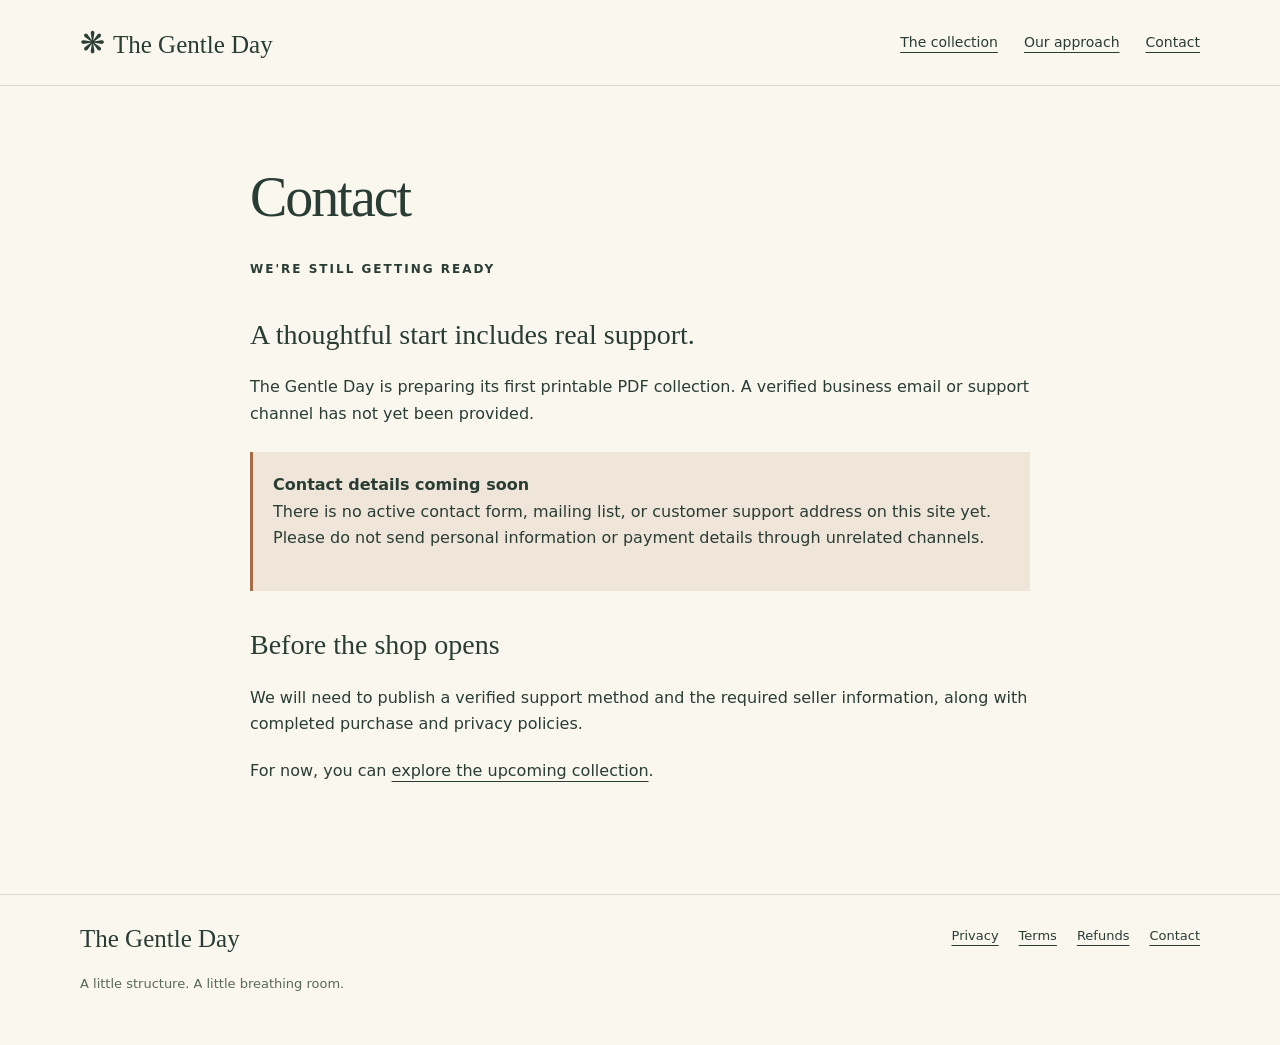
==== contact.html @ 6b0f2d0d "Add The Gentle Day static preview with four printable concepts and policy status pages" ====
<!doctype html>
<html lang="en"><head><meta charset="utf-8"><meta name="viewport" content="width=device-width, initial-scale=1"><meta name="description" content="Contact details for The Gentle Day are awaiting confirmation."><meta name="theme-color" content="#faf7ef"><title>Contact · The Gentle Day</title><link rel="stylesheet" href="styles.css"><link rel="icon" href="favicon.svg" type="image/svg+xml"></head><body><a class="skip" href="#main">Skip to content</a><header><div class="wrap nav"><a class="brand" href="index.html"><span class="mark" aria-hidden="true">❋</span>The Gentle Day</a><nav aria-label="Main navigation"><a href="index.html#collection">The collection</a><a href="index.html#about">Our approach</a><a href="contact.html">Contact</a></nav></div></header><main id="main" class="wrap legal"><h1>Contact</h1><span class="eyebrow">We're still getting ready</span><h2>A thoughtful start includes real support.</h2><p>The Gentle Day is preparing its first printable PDF collection. A verified business email or support channel has not yet been provided.</p><div class="notice"><strong>Contact details coming soon</strong><p>There is no active contact form, mailing list, or customer support address on this site yet. Please do not send personal information or payment details through unrelated channels.</p></div><h2>Before the shop opens</h2><p>We will need to publish a verified support method and the required seller information, along with completed purchase and privacy policies.</p><p>For now, you can <a href="index.html#collection">explore the upcoming collection</a>.</p></main><footer><div class="wrap footer"><div><a class="brand" href="index.html">The Gentle Day</a><p class="note">A little structure. A little breathing room.</p></div><div class="footer-links"><a href="privacy.html">Privacy</a><a href="terms.html">Terms</a><a href="refunds.html">Refunds</a><a href="contact.html">Contact</a></div></div></footer></body></html>
---- styles.css ----
:root{--ink:#293d35;--muted:#59685d;--paper:#faf7ef;--sage:#dce3d7;--line:#d5d9cc;--peach:#ebc8b5}*{box-sizing:border-box}html{scroll-behavior:smooth;scroll-padding-top:30px}body{margin:0;background:var(--paper);color:var(--ink);font:16px/1.65 system-ui,sans-serif}a{color:inherit;text-underline-offset:5px}a:hover{text-decoration-thickness:2px}a:focus-visible,summary:focus-visible{outline:3px solid #995b3a;outline-offset:6px}.skip{position:absolute;top:-80px;background:var(--ink);color:white;padding:12px;z-index:2}.skip:focus{top:0}.wrap{width:min(1120px,90%);margin:auto}header{padding:25px 0;border-bottom:1px solid var(--line)}.nav{display:flex;align-items:center;justify-content:space-between;gap:24px}.brand{font:25px Georgia,serif;text-decoration:none;white-space:nowrap}.mark{font-size:30px;margin-right:8px}nav{display:flex;gap:26px;font-size:14px}h1,h2,h3{font-family:Georgia,serif;font-weight:400;line-height:1.12}h1{font-size:clamp(48px,6.5vw,80px);letter-spacing:-2px;margin:20px 0 26px}h2{font-size:clamp(34px,4vw,48px);margin:12px 0 24px}h3{font-size:27px;margin:16px 0 12px}p{margin:0 0 20px}.eyebrow{font-size:12px;letter-spacing:2px;text-transform:uppercase;font-weight:650}.hero{display:grid;grid-template-columns:1.1fr 1fr;gap:70px;align-items:center;padding:75px 0}.hero p{max-width:460px;color:var(--muted)}.button{display:inline-block;background:var(--ink);color:var(--paper);text-decoration:none;padding:14px 24px;border-radius:4px}.note{font-size:13px;color:var(--muted);margin-top:18px}.scene{position:relative;min-height:490px;background:var(--sage);border-radius:48% 48% 5px 5px;display:grid;place-items:center;overflow:hidden}.sun{position:absolute;border:1px solid #adb9a6;border-radius:50%;width:330px;height:330px;top:25px;right:-120px}.sheet{position:relative;background:#fffdf7;box-shadow:0 18px 30px #293d351c;width:240px;padding:25px;transform:rotate(-7deg);font-size:11px}.sheet h3{font-size:26px;margin-top:6px}.sheet .line{height:28px;border-bottom:1px solid #d5d9cc}.sheet .boxes{display:flex;gap:8px;margin:20px 0}.sheet .boxes span{height:42px;background:#edf0e8;flex:1}.sheet:after{content:"one small thing at a time";font:italic 12px Georgia,serif;display:block;margin-top:20px}.scene-caption{position:absolute;bottom:16px;font-size:11px;letter-spacing:1px}.ribbon{border-top:1px solid var(--line);border-bottom:1px solid var(--line);padding:18px 0;text-align:center;font-size:13px;letter-spacing:.5px}.section{padding:75px 0}.section-intro{display:flex;justify-content:space-between;gap:40px;align-items:end;margin-bottom:30px}.section-intro p{max-width:370px;color:var(--muted)}.grid{display:grid;grid-template-columns:repeat(2,1fr);gap:36px}.card{border-top:1px solid var(--line);padding-top:20px}.preview{height:270px;background:#e0e5d9;display:grid;place-items:center;overflow:hidden}.card:nth-child(2) .preview{background:#eeded0}.card:nth-child(3) .preview{background:#e6dfcd}.card:nth-child(4) .preview{background:#d9e0dd}.mini{background:#fffdf7;width:165px;min-height:215px;padding:18px;box-shadow:7px 12px 18px #293d3514;transform:rotate(-5deg)}.mini b{font:19px Georgia,serif;display:block;margin-bottom:18px}.mini i{display:block;height:20px;border-bottom:1px solid #d5d9cc}.mini small{font-size:8px;letter-spacing:1px}.card p{color:var(--muted);max-width:430px}.status{display:inline-block;border:1px solid #aab6a3;border-radius:20px;padding:4px 12px;font-size:11px;letter-spacing:1px;text-transform:uppercase}.meta{font-size:12px}.about{background:var(--sage)}.about .wrap{display:grid;grid-template-columns:1fr 1fr;gap:80px}.steps{display:grid;grid-template-columns:repeat(3,1fr);gap:40px;margin-top:35px}.number{font:italic 30px Georgia,serif;color:#657b60}.steps h3{font-size:24px}details{padding:20px 0;border-bottom:1px solid var(--line)}summary{cursor:pointer;font-weight:600}details p{max-width:740px;margin:15px 0 0;color:var(--muted)}.closing{text-align:center;padding:60px 20px;background:#ece6d9;border-radius:5px;margin-bottom:65px}.closing p{max-width:530px;margin:0 auto 20px}footer{border-top:1px solid var(--line);padding:30px 0}.footer{display:flex;justify-content:space-between;gap:25px;flex-wrap:wrap}.footer-links{display:flex;gap:20px;flex-wrap:wrap;font-size:13px}.legal{max-width:780px;padding:60px 0 90px}.legal h1{font-size:56px}.legal h2{font-size:28px;margin-top:38px}.notice{border-left:3px solid #a76b48;background:#f0e5d9;padding:20px;margin:25px 0}.legal li{margin-bottom:10px}@media(max-width:700px){.nav{align-items:start;flex-direction:column;gap:16px}nav{gap:20px;flex-wrap:wrap}.hero{grid-template-columns:1fr;gap:30px;padding:40px 0}.scene{min-height:390px}.section{padding:50px 0}.section-intro{display:block}.grid{grid-template-columns:1fr;gap:35px}.about .wrap{grid-template-columns:1fr;gap:10px}.steps{grid-template-columns:1fr;gap:20px}.legal h1{font-size:44px}.footer{flex-direction:column}.preview{height:260px}}@media(prefers-reduced-motion:reduce){html{scroll-behavior:auto}}
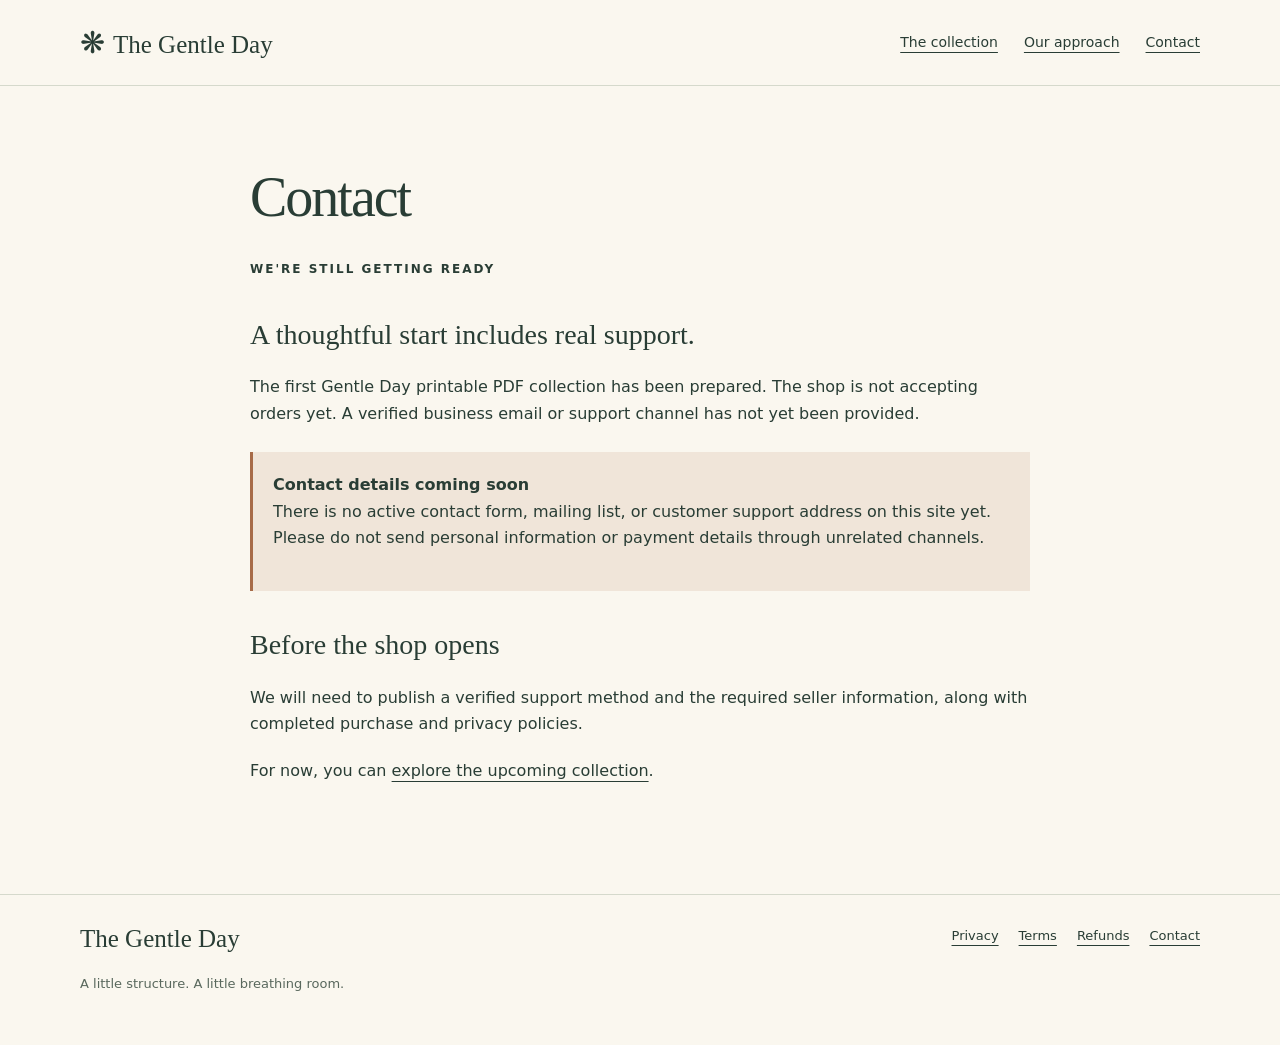
==== commit 760d5617: "Show actual printable previews, product contents and USD launch pricing" ====
--- a/contact.html
+++ b/contact.html
@@ -1,2 +1,2 @@
 <!doctype html>
-<html lang="en"><head><meta charset="utf-8"><meta name="viewport" content="width=device-width, initial-scale=1"><meta name="description" content="Contact details for The Gentle Day are awaiting confirmation."><meta name="theme-color" content="#faf7ef"><title>Contact · The Gentle Day</title><link rel="stylesheet" href="styles.css"><link rel="icon" href="favicon.svg" type="image/svg+xml"></head><body><a class="skip" href="#main">Skip to content</a><header><div class="wrap nav"><a class="brand" href="index.html"><span class="mark" aria-hidden="true">❋</span>The Gentle Day</a><nav aria-label="Main navigation"><a href="index.html#collection">The collection</a><a href="index.html#about">Our approach</a><a href="contact.html">Contact</a></nav></div></header><main id="main" class="wrap legal"><h1>Contact</h1><span class="eyebrow">We're still getting ready</span><h2>A thoughtful start includes real support.</h2><p>The Gentle Day is preparing its first printable PDF collection. A verified business email or support channel has not yet been provided.</p><div class="notice"><strong>Contact details coming soon</strong><p>There is no active contact form, mailing list, or customer support address on this site yet. Please do not send personal information or payment details through unrelated channels.</p></div><h2>Before the shop opens</h2><p>We will need to publish a verified support method and the required seller information, along with completed purchase and privacy policies.</p><p>For now, you can <a href="index.html#collection">explore the upcoming collection</a>.</p></main><footer><div class="wrap footer"><div><a class="brand" href="index.html">The Gentle Day</a><p class="note">A little structure. A little breathing room.</p></div><div class="footer-links"><a href="privacy.html">Privacy</a><a href="terms.html">Terms</a><a href="refunds.html">Refunds</a><a href="contact.html">Contact</a></div></div></footer></body></html>
+<html lang="en"><head><meta charset="utf-8"><meta name="viewport" content="width=device-width, initial-scale=1"><meta name="description" content="Contact details for The Gentle Day are awaiting confirmation."><meta name="theme-color" content="#faf7ef"><title>Contact · The Gentle Day</title><link rel="stylesheet" href="styles.css"><link rel="icon" href="favicon.svg" type="image/svg+xml"></head><body><a class="skip" href="#main">Skip to content</a><header><div class="wrap nav"><a class="brand" href="index.html"><span class="mark" aria-hidden="true">❋</span>The Gentle Day</a><nav aria-label="Main navigation"><a href="index.html#collection">The collection</a><a href="index.html#about">Our approach</a><a href="contact.html">Contact</a></nav></div></header><main id="main" class="wrap legal"><h1>Contact</h1><span class="eyebrow">We're still getting ready</span><h2>A thoughtful start includes real support.</h2><p>The first Gentle Day printable PDF collection has been prepared. The shop is not accepting orders yet. A verified business email or support channel has not yet been provided.</p><div class="notice"><strong>Contact details coming soon</strong><p>There is no active contact form, mailing list, or customer support address on this site yet. Please do not send personal information or payment details through unrelated channels.</p></div><h2>Before the shop opens</h2><p>We will need to publish a verified support method and the required seller information, along with completed purchase and privacy policies.</p><p>For now, you can <a href="index.html#collection">explore the upcoming collection</a>.</p></main><footer><div class="wrap footer"><div><a class="brand" href="index.html">The Gentle Day</a><p class="note">A little structure. A little breathing room.</p></div><div class="footer-links"><a href="privacy.html">Privacy</a><a href="terms.html">Terms</a><a href="refunds.html">Refunds</a><a href="contact.html">Contact</a></div></div></footer></body></html>
--- a/styles.css
+++ b/styles.css
@@ -1 +1,2 @@
-:root{--ink:#293d35;--muted:#59685d;--paper:#faf7ef;--sage:#dce3d7;--line:#d5d9cc;--peach:#ebc8b5}*{box-sizing:border-box}html{scroll-behavior:smooth;scroll-padding-top:30px}body{margin:0;background:var(--paper);color:var(--ink);font:16px/1.65 system-ui,sans-serif}a{color:inherit;text-underline-offset:5px}a:hover{text-decoration-thickness:2px}a:focus-visible,summary:focus-visible{outline:3px solid #995b3a;outline-offset:6px}.skip{position:absolute;top:-80px;background:var(--ink);color:white;padding:12px;z-index:2}.skip:focus{top:0}.wrap{width:min(1120px,90%);margin:auto}header{padding:25px 0;border-bottom:1px solid var(--line)}.nav{display:flex;align-items:center;justify-content:space-between;gap:24px}.brand{font:25px Georgia,serif;text-decoration:none;white-space:nowrap}.mark{font-size:30px;margin-right:8px}nav{display:flex;gap:26px;font-size:14px}h1,h2,h3{font-family:Georgia,serif;font-weight:400;line-height:1.12}h1{font-size:clamp(48px,6.5vw,80px);letter-spacing:-2px;margin:20px 0 26px}h2{font-size:clamp(34px,4vw,48px);margin:12px 0 24px}h3{font-size:27px;margin:16px 0 12px}p{margin:0 0 20px}.eyebrow{font-size:12px;letter-spacing:2px;text-transform:uppercase;font-weight:650}.hero{display:grid;grid-template-columns:1.1fr 1fr;gap:70px;align-items:center;padding:75px 0}.hero p{max-width:460px;color:var(--muted)}.button{display:inline-block;background:var(--ink);color:var(--paper);text-decoration:none;padding:14px 24px;border-radius:4px}.note{font-size:13px;color:var(--muted);margin-top:18px}.scene{position:relative;min-height:490px;background:var(--sage);border-radius:48% 48% 5px 5px;display:grid;place-items:center;overflow:hidden}.sun{position:absolute;border:1px solid #adb9a6;border-radius:50%;width:330px;height:330px;top:25px;right:-120px}.sheet{position:relative;background:#fffdf7;box-shadow:0 18px 30px #293d351c;width:240px;padding:25px;transform:rotate(-7deg);font-size:11px}.sheet h3{font-size:26px;margin-top:6px}.sheet .line{height:28px;border-bottom:1px solid #d5d9cc}.sheet .boxes{display:flex;gap:8px;margin:20px 0}.sheet .boxes span{height:42px;background:#edf0e8;flex:1}.sheet:after{content:"one small thing at a time";font:italic 12px Georgia,serif;display:block;margin-top:20px}.scene-caption{position:absolute;bottom:16px;font-size:11px;letter-spacing:1px}.ribbon{border-top:1px solid var(--line);border-bottom:1px solid var(--line);padding:18px 0;text-align:center;font-size:13px;letter-spacing:.5px}.section{padding:75px 0}.section-intro{display:flex;justify-content:space-between;gap:40px;align-items:end;margin-bottom:30px}.section-intro p{max-width:370px;color:var(--muted)}.grid{display:grid;grid-template-columns:repeat(2,1fr);gap:36px}.card{border-top:1px solid var(--line);padding-top:20px}.preview{height:270px;background:#e0e5d9;display:grid;place-items:center;overflow:hidden}.card:nth-child(2) .preview{background:#eeded0}.card:nth-child(3) .preview{background:#e6dfcd}.card:nth-child(4) .preview{background:#d9e0dd}.mini{background:#fffdf7;width:165px;min-height:215px;padding:18px;box-shadow:7px 12px 18px #293d3514;transform:rotate(-5deg)}.mini b{font:19px Georgia,serif;display:block;margin-bottom:18px}.mini i{display:block;height:20px;border-bottom:1px solid #d5d9cc}.mini small{font-size:8px;letter-spacing:1px}.card p{color:var(--muted);max-width:430px}.status{display:inline-block;border:1px solid #aab6a3;border-radius:20px;padding:4px 12px;font-size:11px;letter-spacing:1px;text-transform:uppercase}.meta{font-size:12px}.about{background:var(--sage)}.about .wrap{display:grid;grid-template-columns:1fr 1fr;gap:80px}.steps{display:grid;grid-template-columns:repeat(3,1fr);gap:40px;margin-top:35px}.number{font:italic 30px Georgia,serif;color:#657b60}.steps h3{font-size:24px}details{padding:20px 0;border-bottom:1px solid var(--line)}summary{cursor:pointer;font-weight:600}details p{max-width:740px;margin:15px 0 0;color:var(--muted)}.closing{text-align:center;padding:60px 20px;background:#ece6d9;border-radius:5px;margin-bottom:65px}.closing p{max-width:530px;margin:0 auto 20px}footer{border-top:1px solid var(--line);padding:30px 0}.footer{display:flex;justify-content:space-between;gap:25px;flex-wrap:wrap}.footer-links{display:flex;gap:20px;flex-wrap:wrap;font-size:13px}.legal{max-width:780px;padding:60px 0 90px}.legal h1{font-size:56px}.legal h2{font-size:28px;margin-top:38px}.notice{border-left:3px solid #a76b48;background:#f0e5d9;padding:20px;margin:25px 0}.legal li{margin-bottom:10px}@media(max-width:700px){.nav{align-items:start;flex-direction:column;gap:16px}nav{gap:20px;flex-wrap:wrap}.hero{grid-template-columns:1fr;gap:30px;padding:40px 0}.scene{min-height:390px}.section{padding:50px 0}.section-intro{display:block}.grid{grid-template-columns:1fr;gap:35px}.about .wrap{grid-template-columns:1fr;gap:10px}.steps{grid-template-columns:1fr;gap:20px}.legal h1{font-size:44px}.footer{flex-direction:column}.preview{height:260px}}@media(prefers-reduced-motion:reduce){html{scroll-behavior:auto}}+:root{--ink:#293d35;--muted:#59685d;--paper:#faf7ef;--sage:#dce3d7;--line:#d5d9cc;--peach:#ebc8b5}*{box-sizing:border-box}html{scroll-behavior:smooth;scroll-padding-top:30px}body{margin:0;background:var(--paper);color:var(--ink);font:16px/1.65 system-ui,sans-serif}a{color:inherit;text-underline-offset:5px}a:hover{text-decoration-thickness:2px}a:focus-visible,summary:focus-visible{outline:3px solid #995b3a;outline-offset:6px}.skip{position:absolute;top:-80px;background:var(--ink);color:white;padding:12px;z-index:2}.skip:focus{top:0}.wrap{width:min(1120px,90%);margin:auto}header{padding:25px 0;border-bottom:1px solid var(--line)}.nav{display:flex;align-items:center;justify-content:space-between;gap:24px}.brand{font:25px Georgia,serif;text-decoration:none;white-space:nowrap}.mark{font-size:30px;margin-right:8px}nav{display:flex;gap:26px;font-size:14px}h1,h2,h3{font-family:Georgia,serif;font-weight:400;line-height:1.12}h1{font-size:clamp(48px,6.5vw,80px);letter-spacing:-2px;margin:20px 0 26px}h2{font-size:clamp(34px,4vw,48px);margin:12px 0 24px}h3{font-size:27px;margin:16px 0 12px}p{margin:0 0 20px}.eyebrow{font-size:12px;letter-spacing:2px;text-transform:uppercase;font-weight:650}.hero{display:grid;grid-template-columns:1.1fr 1fr;gap:70px;align-items:center;padding:75px 0}.hero p{max-width:460px;color:var(--muted)}.button{display:inline-block;background:var(--ink);color:var(--paper);text-decoration:none;padding:14px 24px;border-radius:4px}.note{font-size:13px;color:var(--muted);margin-top:18px}.scene{position:relative;min-height:490px;background:var(--sage);border-radius:48% 48% 5px 5px;display:grid;place-items:center;overflow:hidden}.sun{position:absolute;border:1px solid #adb9a6;border-radius:50%;width:330px;height:330px;top:25px;right:-120px}.sheet{position:relative;background:#fffdf7;box-shadow:0 18px 30px #293d351c;width:240px;padding:25px;transform:rotate(-7deg);font-size:11px}.sheet h3{font-size:26px;margin-top:6px}.sheet .line{height:28px;border-bottom:1px solid #d5d9cc}.sheet .boxes{display:flex;gap:8px;margin:20px 0}.sheet .boxes span{height:42px;background:#edf0e8;flex:1}.sheet:after{content:"one small thing at a time";font:italic 12px Georgia,serif;display:block;margin-top:20px}.scene-caption{position:absolute;bottom:16px;font-size:11px;letter-spacing:1px}.ribbon{border-top:1px solid var(--line);border-bottom:1px solid var(--line);padding:18px 0;text-align:center;font-size:13px;letter-spacing:.5px}.section{padding:75px 0}.section-intro{display:flex;justify-content:space-between;gap:40px;align-items:end;margin-bottom:30px}.section-intro p{max-width:370px;color:var(--muted)}.grid{display:grid;grid-template-columns:repeat(2,1fr);gap:36px}.card{border-top:1px solid var(--line);padding-top:20px}.preview{height:270px;background:#e0e5d9;display:grid;place-items:center;overflow:hidden}.card:nth-child(2) .preview{background:#eeded0}.card:nth-child(3) .preview{background:#e6dfcd}.card:nth-child(4) .preview{background:#d9e0dd}.mini{background:#fffdf7;width:165px;min-height:215px;padding:18px;box-shadow:7px 12px 18px #293d3514;transform:rotate(-5deg)}.mini b{font:19px Georgia,serif;display:block;margin-bottom:18px}.mini i{display:block;height:20px;border-bottom:1px solid #d5d9cc}.mini small{font-size:8px;letter-spacing:1px}.card p{color:var(--muted);max-width:430px}.status{display:inline-block;border:1px solid #aab6a3;border-radius:20px;padding:4px 12px;font-size:11px;letter-spacing:1px;text-transform:uppercase}.meta{font-size:12px}.about{background:var(--sage)}.about .wrap{display:grid;grid-template-columns:1fr 1fr;gap:80px}.steps{display:grid;grid-template-columns:repeat(3,1fr);gap:40px;margin-top:35px}.number{font:italic 30px Georgia,serif;color:#657b60}.steps h3{font-size:24px}details{padding:20px 0;border-bottom:1px solid var(--line)}summary{cursor:pointer;font-weight:600}details p{max-width:740px;margin:15px 0 0;color:var(--muted)}.closing{text-align:center;padding:60px 20px;background:#ece6d9;border-radius:5px;margin-bottom:65px}.closing p{max-width:530px;margin:0 auto 20px}footer{border-top:1px solid var(--line);padding:30px 0}.footer{display:flex;justify-content:space-between;gap:25px;flex-wrap:wrap}.footer-links{display:flex;gap:20px;flex-wrap:wrap;font-size:13px}.legal{max-width:780px;padding:60px 0 90px}.legal h1{font-size:56px}.legal h2{font-size:28px;margin-top:38px}.notice{border-left:3px solid #a76b48;background:#f0e5d9;padding:20px;margin:25px 0}.legal li{margin-bottom:10px}@media(max-width:700px){.nav{align-items:start;flex-direction:column;gap:16px}nav{gap:20px;flex-wrap:wrap}.hero{grid-template-columns:1fr;gap:30px;padding:40px 0}.scene{min-height:390px}.section{padding:50px 0}.section-intro{display:block}.grid{grid-template-columns:1fr;gap:35px}.about .wrap{grid-template-columns:1fr;gap:10px}.steps{grid-template-columns:1fr;gap:20px}.legal h1{font-size:44px}.footer{flex-direction:column}.preview{height:260px}}@media(prefers-reduced-motion:reduce){html{scroll-behavior:auto}}
+.actual-preview{height:390px;text-decoration:none}.actual-preview img{display:block;width:100%;height:100%;object-fit:contain}.actual-scene{border-radius:6px;min-height:490px}.actual-scene a{display:block;width:100%}.actual-scene img{display:block;width:100%;height:auto}.actual-scene .scene-caption{background:#faf7efed;padding:3px 10px;bottom:8px}.price{font:32px Georgia,serif!important;color:var(--ink)!important;margin:15px 0}.price span{font:13px system-ui,sans-serif;color:var(--muted)}.card details{font-size:14px}.card ul{padding-left:20px}.bundle{padding:40px;background:#ece6d9;border-radius:6px;margin-bottom:65px}.bundle p{max-width:710px}@media(max-width:700px){.actual-preview{height:365px}.actual-scene{min-height:0}.bundle{padding:25px}.actual-scene .scene-caption{font-size:9px}}
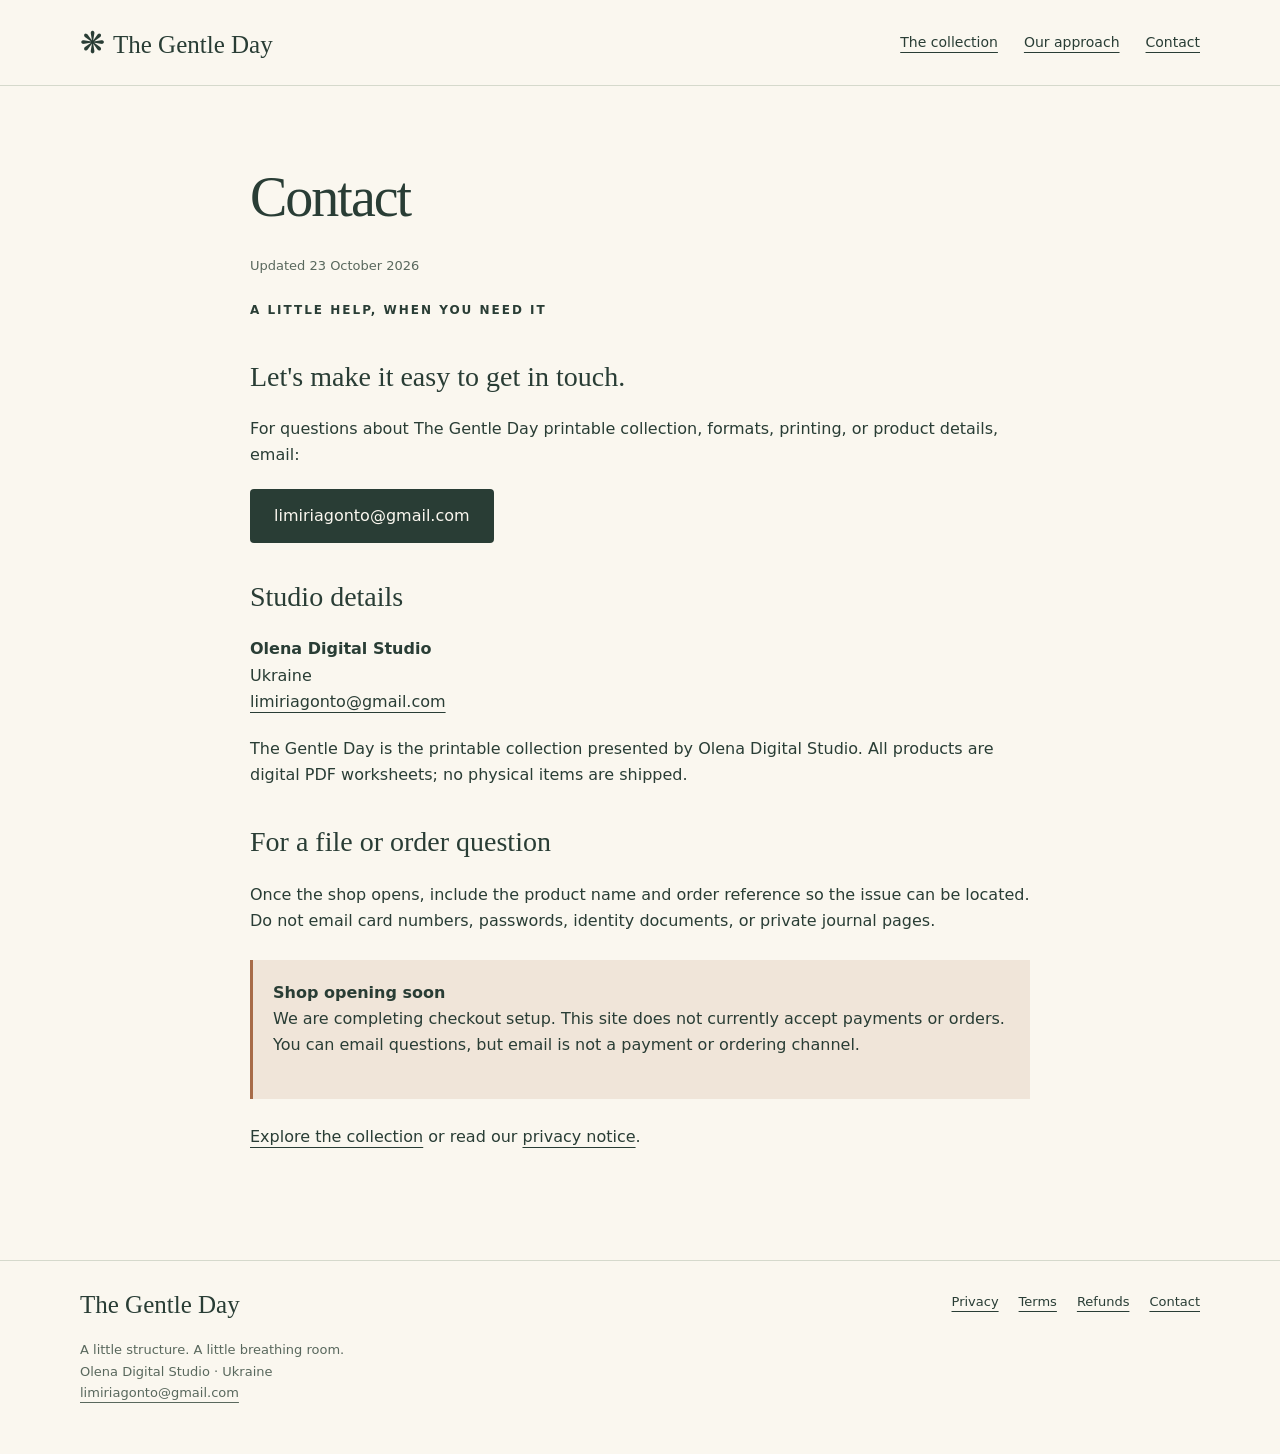
==== commit 0780e1f7: "Add studio contact information and clearly marked pre-launch policy drafts" ====
--- a/contact.html
+++ b/contact.html
@@ -1,2 +1,2 @@
 <!doctype html>
-<html lang="en"><head><meta charset="utf-8"><meta name="viewport" content="width=device-width, initial-scale=1"><meta name="description" content="Contact details for The Gentle Day are awaiting confirmation."><meta name="theme-color" content="#faf7ef"><title>Contact · The Gentle Day</title><link rel="stylesheet" href="styles.css"><link rel="icon" href="favicon.svg" type="image/svg+xml"></head><body><a class="skip" href="#main">Skip to content</a><header><div class="wrap nav"><a class="brand" href="index.html"><span class="mark" aria-hidden="true">❋</span>The Gentle Day</a><nav aria-label="Main navigation"><a href="index.html#collection">The collection</a><a href="index.html#about">Our approach</a><a href="contact.html">Contact</a></nav></div></header><main id="main" class="wrap legal"><h1>Contact</h1><span class="eyebrow">We're still getting ready</span><h2>A thoughtful start includes real support.</h2><p>The first Gentle Day printable PDF collection has been prepared. The shop is not accepting orders yet. A verified business email or support channel has not yet been provided.</p><div class="notice"><strong>Contact details coming soon</strong><p>There is no active contact form, mailing list, or customer support address on this site yet. Please do not send personal information or payment details through unrelated channels.</p></div><h2>Before the shop opens</h2><p>We will need to publish a verified support method and the required seller information, along with completed purchase and privacy policies.</p><p>For now, you can <a href="index.html#collection">explore the upcoming collection</a>.</p></main><footer><div class="wrap footer"><div><a class="brand" href="index.html">The Gentle Day</a><p class="note">A little structure. A little breathing room.</p></div><div class="footer-links"><a href="privacy.html">Privacy</a><a href="terms.html">Terms</a><a href="refunds.html">Refunds</a><a href="contact.html">Contact</a></div></div></footer></body></html>
+<html lang="en"><head><meta charset="utf-8"><meta name="viewport" content="width=device-width, initial-scale=1"><meta name="description" content="Contact details for The Gentle Day are awaiting confirmation."><meta name="theme-color" content="#faf7ef"><title>Contact · The Gentle Day</title><link rel="stylesheet" href="styles.css?v=20261023-collection"><link rel="icon" href="favicon.svg" type="image/svg+xml"></head><body><a class="skip" href="#main">Skip to content</a><header><div class="wrap nav"><a class="brand" href="index.html"><span class="mark" aria-hidden="true">❋</span>The Gentle Day</a><nav aria-label="Main navigation"><a href="index.html#collection">The collection</a><a href="index.html#about">Our approach</a><a href="contact.html">Contact</a></nav></div></header><main id="main" class="wrap legal"><h1>Contact</h1><p class="note">Updated 23 October 2026</p><span class="eyebrow">A little help, when you need it</span><h2>Let's make it easy to get in touch.</h2><p>For questions about The Gentle Day printable collection, formats, printing, or product details, email:</p><p><a class="button" href="mailto:limiriagonto@gmail.com">limiriagonto@gmail.com</a></p><h2>Studio details</h2><p><strong>Olena Digital Studio</strong><br>Ukraine<br><a href="mailto:limiriagonto@gmail.com">limiriagonto@gmail.com</a></p><p>The Gentle Day is the printable collection presented by Olena Digital Studio. All products are digital PDF worksheets; no physical items are shipped.</p><h2>For a file or order question</h2><p>Once the shop opens, include the product name and order reference so the issue can be located. Do not email card numbers, passwords, identity documents, or private journal pages.</p><div class="notice"><strong>Shop opening soon</strong><p>We are completing checkout setup. This site does not currently accept payments or orders. You can email questions, but email is not a payment or ordering channel.</p></div><p><a href="index.html#collection">Explore the collection</a> or read our <a href="privacy.html">privacy notice</a>.</p></main><footer><div class="wrap footer"><div><a class="brand" href="index.html">The Gentle Day</a><p class="note">A little structure. A little breathing room.<br>Olena Digital Studio · Ukraine<br><a href="mailto:limiriagonto@gmail.com">limiriagonto@gmail.com</a></p></div><div class="footer-links"><a href="privacy.html">Privacy</a><a href="terms.html">Terms</a><a href="refunds.html">Refunds</a><a href="contact.html">Contact</a></div></div></footer></body></html>
--- a/styles.css
+++ b/styles.css
@@ -1,2 +1,4 @@
 :root{--ink:#293d35;--muted:#59685d;--paper:#faf7ef;--sage:#dce3d7;--line:#d5d9cc;--peach:#ebc8b5}*{box-sizing:border-box}html{scroll-behavior:smooth;scroll-padding-top:30px}body{margin:0;background:var(--paper);color:var(--ink);font:16px/1.65 system-ui,sans-serif}a{color:inherit;text-underline-offset:5px}a:hover{text-decoration-thickness:2px}a:focus-visible,summary:focus-visible{outline:3px solid #995b3a;outline-offset:6px}.skip{position:absolute;top:-80px;background:var(--ink);color:white;padding:12px;z-index:2}.skip:focus{top:0}.wrap{width:min(1120px,90%);margin:auto}header{padding:25px 0;border-bottom:1px solid var(--line)}.nav{display:flex;align-items:center;justify-content:space-between;gap:24px}.brand{font:25px Georgia,serif;text-decoration:none;white-space:nowrap}.mark{font-size:30px;margin-right:8px}nav{display:flex;gap:26px;font-size:14px}h1,h2,h3{font-family:Georgia,serif;font-weight:400;line-height:1.12}h1{font-size:clamp(48px,6.5vw,80px);letter-spacing:-2px;margin:20px 0 26px}h2{font-size:clamp(34px,4vw,48px);margin:12px 0 24px}h3{font-size:27px;margin:16px 0 12px}p{margin:0 0 20px}.eyebrow{font-size:12px;letter-spacing:2px;text-transform:uppercase;font-weight:650}.hero{display:grid;grid-template-columns:1.1fr 1fr;gap:70px;align-items:center;padding:75px 0}.hero p{max-width:460px;color:var(--muted)}.button{display:inline-block;background:var(--ink);color:var(--paper);text-decoration:none;padding:14px 24px;border-radius:4px}.note{font-size:13px;color:var(--muted);margin-top:18px}.scene{position:relative;min-height:490px;background:var(--sage);border-radius:48% 48% 5px 5px;display:grid;place-items:center;overflow:hidden}.sun{position:absolute;border:1px solid #adb9a6;border-radius:50%;width:330px;height:330px;top:25px;right:-120px}.sheet{position:relative;background:#fffdf7;box-shadow:0 18px 30px #293d351c;width:240px;padding:25px;transform:rotate(-7deg);font-size:11px}.sheet h3{font-size:26px;margin-top:6px}.sheet .line{height:28px;border-bottom:1px solid #d5d9cc}.sheet .boxes{display:flex;gap:8px;margin:20px 0}.sheet .boxes span{height:42px;background:#edf0e8;flex:1}.sheet:after{content:"one small thing at a time";font:italic 12px Georgia,serif;display:block;margin-top:20px}.scene-caption{position:absolute;bottom:16px;font-size:11px;letter-spacing:1px}.ribbon{border-top:1px solid var(--line);border-bottom:1px solid var(--line);padding:18px 0;text-align:center;font-size:13px;letter-spacing:.5px}.section{padding:75px 0}.section-intro{display:flex;justify-content:space-between;gap:40px;align-items:end;margin-bottom:30px}.section-intro p{max-width:370px;color:var(--muted)}.grid{display:grid;grid-template-columns:repeat(2,1fr);gap:36px}.card{border-top:1px solid var(--line);padding-top:20px}.preview{height:270px;background:#e0e5d9;display:grid;place-items:center;overflow:hidden}.card:nth-child(2) .preview{background:#eeded0}.card:nth-child(3) .preview{background:#e6dfcd}.card:nth-child(4) .preview{background:#d9e0dd}.mini{background:#fffdf7;width:165px;min-height:215px;padding:18px;box-shadow:7px 12px 18px #293d3514;transform:rotate(-5deg)}.mini b{font:19px Georgia,serif;display:block;margin-bottom:18px}.mini i{display:block;height:20px;border-bottom:1px solid #d5d9cc}.mini small{font-size:8px;letter-spacing:1px}.card p{color:var(--muted);max-width:430px}.status{display:inline-block;border:1px solid #aab6a3;border-radius:20px;padding:4px 12px;font-size:11px;letter-spacing:1px;text-transform:uppercase}.meta{font-size:12px}.about{background:var(--sage)}.about .wrap{display:grid;grid-template-columns:1fr 1fr;gap:80px}.steps{display:grid;grid-template-columns:repeat(3,1fr);gap:40px;margin-top:35px}.number{font:italic 30px Georgia,serif;color:#657b60}.steps h3{font-size:24px}details{padding:20px 0;border-bottom:1px solid var(--line)}summary{cursor:pointer;font-weight:600}details p{max-width:740px;margin:15px 0 0;color:var(--muted)}.closing{text-align:center;padding:60px 20px;background:#ece6d9;border-radius:5px;margin-bottom:65px}.closing p{max-width:530px;margin:0 auto 20px}footer{border-top:1px solid var(--line);padding:30px 0}.footer{display:flex;justify-content:space-between;gap:25px;flex-wrap:wrap}.footer-links{display:flex;gap:20px;flex-wrap:wrap;font-size:13px}.legal{max-width:780px;padding:60px 0 90px}.legal h1{font-size:56px}.legal h2{font-size:28px;margin-top:38px}.notice{border-left:3px solid #a76b48;background:#f0e5d9;padding:20px;margin:25px 0}.legal li{margin-bottom:10px}@media(max-width:700px){.nav{align-items:start;flex-direction:column;gap:16px}nav{gap:20px;flex-wrap:wrap}.hero{grid-template-columns:1fr;gap:30px;padding:40px 0}.scene{min-height:390px}.section{padding:50px 0}.section-intro{display:block}.grid{grid-template-columns:1fr;gap:35px}.about .wrap{grid-template-columns:1fr;gap:10px}.steps{grid-template-columns:1fr;gap:20px}.legal h1{font-size:44px}.footer{flex-direction:column}.preview{height:260px}}@media(prefers-reduced-motion:reduce){html{scroll-behavior:auto}}
 .actual-preview{height:390px;text-decoration:none}.actual-preview img{display:block;width:100%;height:100%;object-fit:contain}.actual-scene{border-radius:6px;min-height:490px}.actual-scene a{display:block;width:100%}.actual-scene img{display:block;width:100%;height:auto}.actual-scene .scene-caption{background:#faf7efed;padding:3px 10px;bottom:8px}.price{font:32px Georgia,serif!important;color:var(--ink)!important;margin:15px 0}.price span{font:13px system-ui,sans-serif;color:var(--muted)}.card details{font-size:14px}.card ul{padding-left:20px}.bundle{padding:40px;background:#ece6d9;border-radius:6px;margin-bottom:65px}.bundle p{max-width:710px}@media(max-width:700px){.actual-preview{height:365px}.actual-scene{min-height:0}.bundle{padding:25px}.actual-scene .scene-caption{font-size:9px}}
+
+.hero{grid-template-columns:minmax(0,1.1fr) minmax(0,1fr)}.actual-scene{min-width:0}.actual-scene a{min-width:0}@media(max-width:700px){.hero{grid-template-columns:1fr}}
